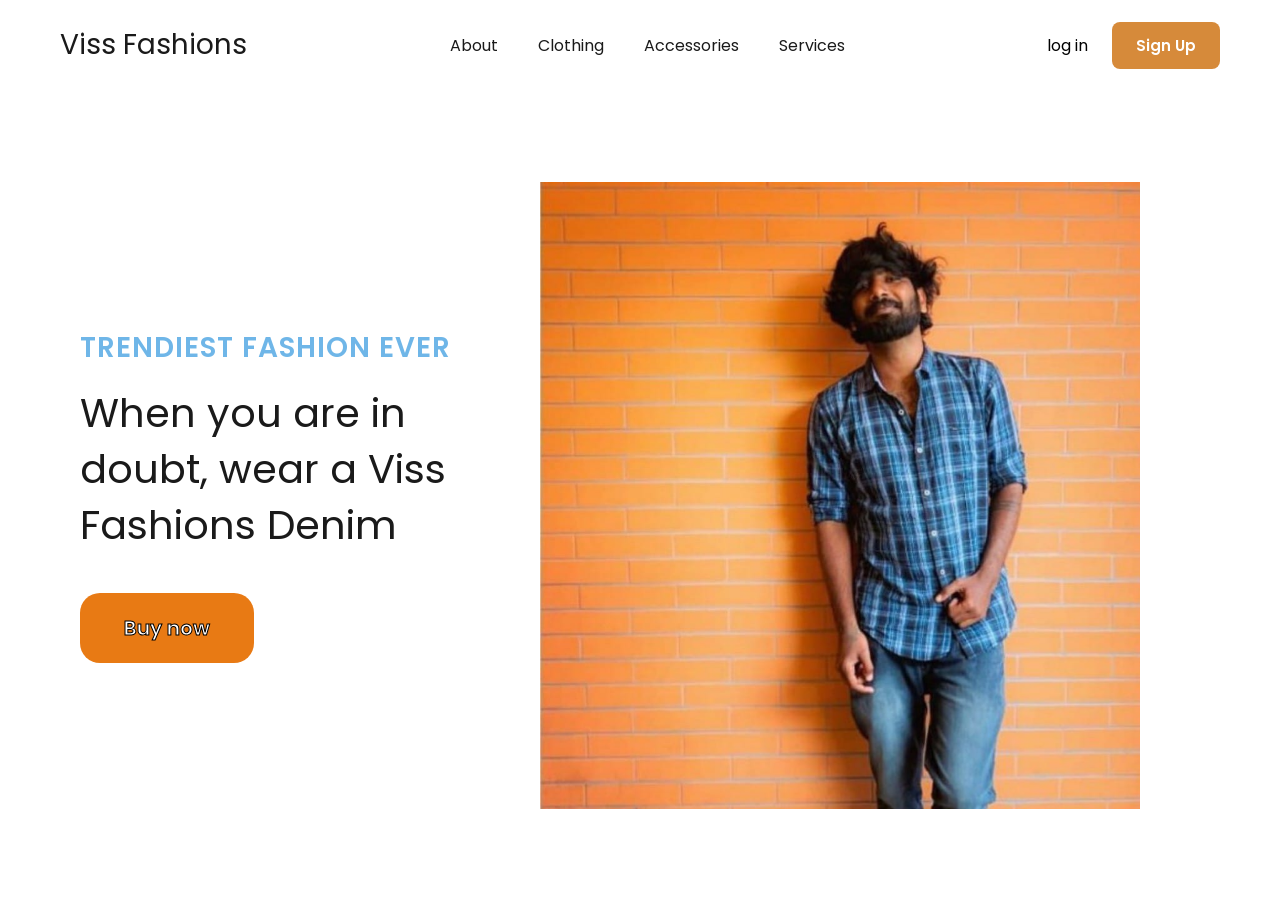
==== figma.html @ 972560a2 "figma" ====
<!DOCTYPE html>
<html lang="en">
<head>
    <meta charset="UTF-8">
    <meta name="viewport" content="width=device-width, initial-scale=1.0">
    <title>Viss Fashion</title>
    <link rel="stylesheet" href="./figma.css">
</head>
<body>
    
    <!-- This a navbar -->
    <nav>
        <h1 class="logo">Viss Fashions</h1>
        <div class="navlink">

            <a href="#">About</a>
            <a href="#">Clothing</a>
            <a href="#">Accessories</a>
            <a href="#">Services</a>
            
        
        </div>

        <div class="btn">
            <a href="#" class="login">log in</a>
            <button class="signup">Sign Up</button>
        </div>

    </nav>

    <!-- This ia hero section -->

    <section class="hero">
        <div class="hero-text">
            <p class="eyebrow">Trendiest Fashion ever</p>
            <h1>When you are in doubt, wear a Viss Fashions Denim</h1>
            <button class="buy-now-btn">Buy now</button>
        </div>

        <div class="hero-image">
            <img src="/figma design.jpg" alt="heroimage">
        </div>



    </section>
    
</body>
</html>
---- figma.css ----
@import url('https://fonts.googleapis.com/css2?family=Poppins:ital,wght@0,100;0,200;0,300;0,400;0,500;0,600;0,700;0,800;0,900;1,100;1,200;1,300;1,400;1,500;1,600;1,700;1,800;1,900&display=swap');

* {
    margin: 0;
    padding: 0;
    box-sizing: border-box;
    font-family: poppins;

}


nav {
    display: flex;
    justify-content: space-between;
    padding: 24px 60px;
    height: 10vh;
    align-items: center;


}

.navlink {
    display: flex;
    justify-content: center;
    align-items: center;
    gap: 40px;
}

.navlink a {
    text-decoration: none;
    color: #1a1a1a;
    font-size: 16px;
}

.btn {
    display: flex;
    align-items: center;
    gap: 24px;

}

.btn a {
    text-decoration: none;
    color: #000000;
    font-size: 16px;
}

.logo {
    font-size: 28px;
    font-weight: 400;
    color: #1a1a1a;
}

.btn .signup {

    background-color: #d68a3a;
    color: #fff;
    border: none;
    padding: 12px 24px;
    border-radius: 8px;
    font-size: 15px;
    font-weight: 600;
    cursor: pointer;
}

.hero {
    display: flex;
    justify-content: space-between;
    align-items: center;
    padding: 20px 80px;
    height: 90vh;
}

.hero-text {
    flex: 1;
    max-width: 550px;
}

.eyebrow {
    color: #6fb6e8;
    font-weight: 600;
    font-size: 28px;
    letter-spacing: 1px;
    margin-bottom: 16px;
    text-transform: uppercase;
}

.hero-text h1 {
    font-size: 40px;
    font-weight: 400;
    line-height: 1.4;
    color: #1a1a1a;
    margin-bottom: 40px;
    letter-spacing: 10%;
}

.buy-now-btn {
    background-color: #E87A14;
    color: #FFFFFF;
    padding: 20px 44px;
    border-radius: 20px;
    font-size: 20px;
    border: none;
    cursor: pointer;
    font-weight: 600;
    -webkit-text-stroke: 1px #000;


}


.hero .hero-image {
    height: 627px;
    width: 600px;
    position: relative;
    margin-right: 60px;

}

.hero-image img {
    width: 100%;
    height: 100%;
    object-fit: cover;


}
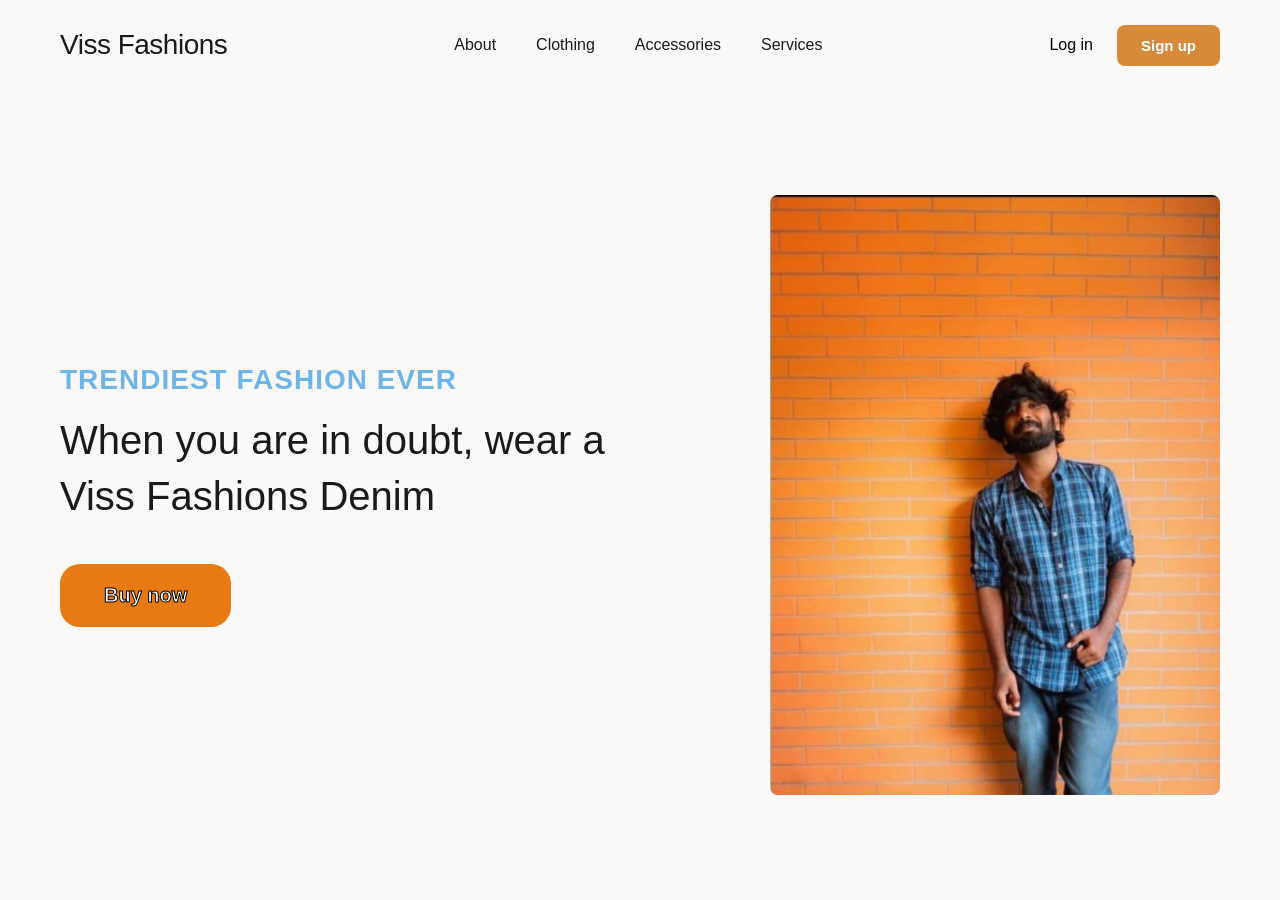
==== commit aa5fa28e: "latest changes" ====
--- a/figma.html
+++ b/figma.html
@@ -7,29 +7,24 @@
     <link rel="stylesheet" href="./figma.css">
 </head>
 <body>
-    
+
     <!-- This a navbar -->
     <nav>
         <h1 class="logo">Viss Fashions</h1>
         <div class="navlink">
-
             <a href="#">About</a>
             <a href="#">Clothing</a>
             <a href="#">Accessories</a>
             <a href="#">Services</a>
-            
-        
         </div>
 
         <div class="btn">
-            <a href="#" class="login">log in</a>
-            <button class="signup">Sign Up</button>
+            <a href="#" class="login">Log in</a>
+            <button class="signup">Sign up</button>
         </div>
-
     </nav>
 
-    <!-- This ia hero section -->
-
+    <!-- This is hero section -->
     <section class="hero">
         <div class="hero-text">
             <p class="eyebrow">Trendiest Fashion ever</p>
@@ -38,12 +33,14 @@
         </div>
 
         <div class="hero-image">
-            <img src="/figma design.jpg" alt="heroimage">
+            <img src="figma design.jpg" alt="hero image">
         </div>
+    </section>
 
-
+    <!-- This is Card Section -->
+    <section class="cards">
 
     </section>
-    
+
 </body>
 </html>
--- a/figma.css
+++ b/figma.css
@@ -1,126 +1,152 @@
-@import url('https://fonts.googleapis.com/css2?family=Poppins:ital,wght@0,100;0,200;0,300;0,400;0,500;0,600;0,700;0,800;0,900;1,100;1,200;1,300;1,400;1,500;1,600;1,700;1,800;1,900&display=swap');
+* {
+      margin: 0;
+      padding: 0;
+      box-sizing: border-box;
+      font-family: 'Poppins', sans-serif;
+    }
 
-* {
-    margin: 0;
-    padding: 0;
-    box-sizing: border-box;
-    font-family: poppins;
+    body {
+      background: #faf9f8;
+    }
 
-}
+    /* navigation */
+    nav {
+      display: flex;
+      justify-content: space-between;
+      padding: 24px 60px;
+      height: 10vh;
+      align-items: center;
+      background: transparent;
+    }
 
+    .navlink {
+      display: flex;
+      justify-content: center;
+      align-items: center;
+      gap: 40px;
+    }
 
-nav {
-    display: flex;
-    justify-content: space-between;
-    padding: 24px 60px;
-    height: 10vh;
-    align-items: center;
+    .navlink a {
+      text-decoration: none;
+      color: #1a1a1a;
+      font-size: 16px;
+      font-weight: 400;
+      transition: color 0.2s;
+    }
+    .navlink a:hover {
+      color: #d68a3a;
+    }
 
+    .btn {
+      display: flex;
+      align-items: center;
+      gap: 24px;
+    }
 
-}
+    .btn a {
+      text-decoration: none;
+      color: #000000;
+      font-size: 16px;
+    }
 
-.navlink {
-    display: flex;
-    justify-content: center;
-    align-items: center;
-    gap: 40px;
-}
+    .logo {
+      font-size: 28px;
+      font-weight: 400;
+      color: #1a1a1a;
+      letter-spacing: -0.5px;
+    }
 
-.navlink a {
-    text-decoration: none;
-    color: #1a1a1a;
-    font-size: 16px;
-}
+    .btn .signup {
+      background-color: #d68a3a;
+      color: #fff;
+      border: none;
+      padding: 12px 24px;
+      border-radius: 8px;
+      font-size: 15px;
+      font-weight: 600;
+      cursor: pointer;
+      transition: background 0.2s;
+    }
+    .btn .signup:hover {
+      background-color: #b8732e;
+    }
 
-.btn {
-    display: flex;
-    align-items: center;
-    gap: 24px;
+    /* hero */
+    .hero {
+      display: flex;
+      justify-content: space-between;
+      align-items: center;
+      padding: 20px 60px;
+      height: 90vh;
+      gap: 40px;
+    }
 
-}
+    .hero-text {
+      flex: 1;
+      max-width: 550px;
+    }
 
-.btn a {
-    text-decoration: none;
-    color: #000000;
-    font-size: 16px;
-}
+    .eyebrow {
+      color: #6fb6e8;
+      font-weight: 600;
+      font-size: 28px;
+      letter-spacing: 1px;
+      margin-bottom: 16px;
+      text-transform: uppercase;
+    }
 
-.logo {
-    font-size: 28px;
-    font-weight: 400;
-    color: #1a1a1a;
-}
+    .hero-text h1 {
+      font-size: 40px;
+      font-weight: 400;
+      line-height: 1.4;
+      color: #1a1a1a;
+      margin-bottom: 40px;
+      letter-spacing: 10%;
+    }
 
-.btn .signup {
+    .buy-now-btn {
+      background-color: #E87A14;
+      color: #FFFFFF;
+      padding: 20px 44px;
+      border-radius: 20px;
+      font-size: 20px;
+      border: none;
+      cursor: pointer;
+      font-weight: 600;
+      -webkit-text-stroke: 1px #000;
+      transition: background 0.2s, transform 0.1s;
+        
+    }
+    .buy-now-btn:hover {
+      background-color: #cf6a0e;
+      transform: scale(1.02);
+    }
 
-    background-color: #d68a3a;
-    color: #fff;
-    border: none;
-    padding: 12px 24px;
-    border-radius: 8px;
-    font-size: 15px;
-    font-weight: 600;
-    cursor: pointer;
-}
-
-.hero {
-    display: flex;
-    justify-content: space-between;
-    align-items: center;
-    padding: 20px 80px;
-    height: 90vh;
-}
-
-.hero-text {
-    flex: 1;
-    max-width: 550px;
-}
-
-.eyebrow {
-    color: #6fb6e8;
-    font-weight: 600;
-    font-size: 28px;
-    letter-spacing: 1px;
-    margin-bottom: 16px;
-    text-transform: uppercase;
-}
-
-.hero-text h1 {
-    font-size: 40px;
-    font-weight: 400;
-    line-height: 1.4;
-    color: #1a1a1a;
-    margin-bottom: 40px;
-    letter-spacing: 10%;
-}
-
-.buy-now-btn {
-    background-color: #E87A14;
-    color: #FFFFFF;
-    padding: 20px 44px;
-    border-radius: 20px;
-    font-size: 20px;
-    border: none;
-    cursor: pointer;
-    font-weight: 600;
-    -webkit-text-stroke: 1px #000;
-
-
-}
-
-
-.hero .hero-image {
-    height: 627px;
-    width: 600px;
-    position: relative;
-    margin-right: 60px;
-
+  
+  .hero .hero-image {
+  flex: 1 1 300px;
+  min-height: 300px;
+  max-height: 600px;
+  min-width: 200px;
+  max-width: 450px;
+  overflow: hidden;
+  background: #e8e2da;
+  border-radius: 8px;      
 }
 
 .hero-image img {
-    width: 100%;
-    height: 100%;
-    object-fit: cover;
+  width: 100%;
+  height: 100%;
+  object-fit: cover;
+  object-position: center 30%;    
+  display: block;          
+  transition: transform 0.3s ease;
+}
 
+.hero-image img:hover {
+  transform: scale(1.02);
+}
+      
+    
 
-}+    
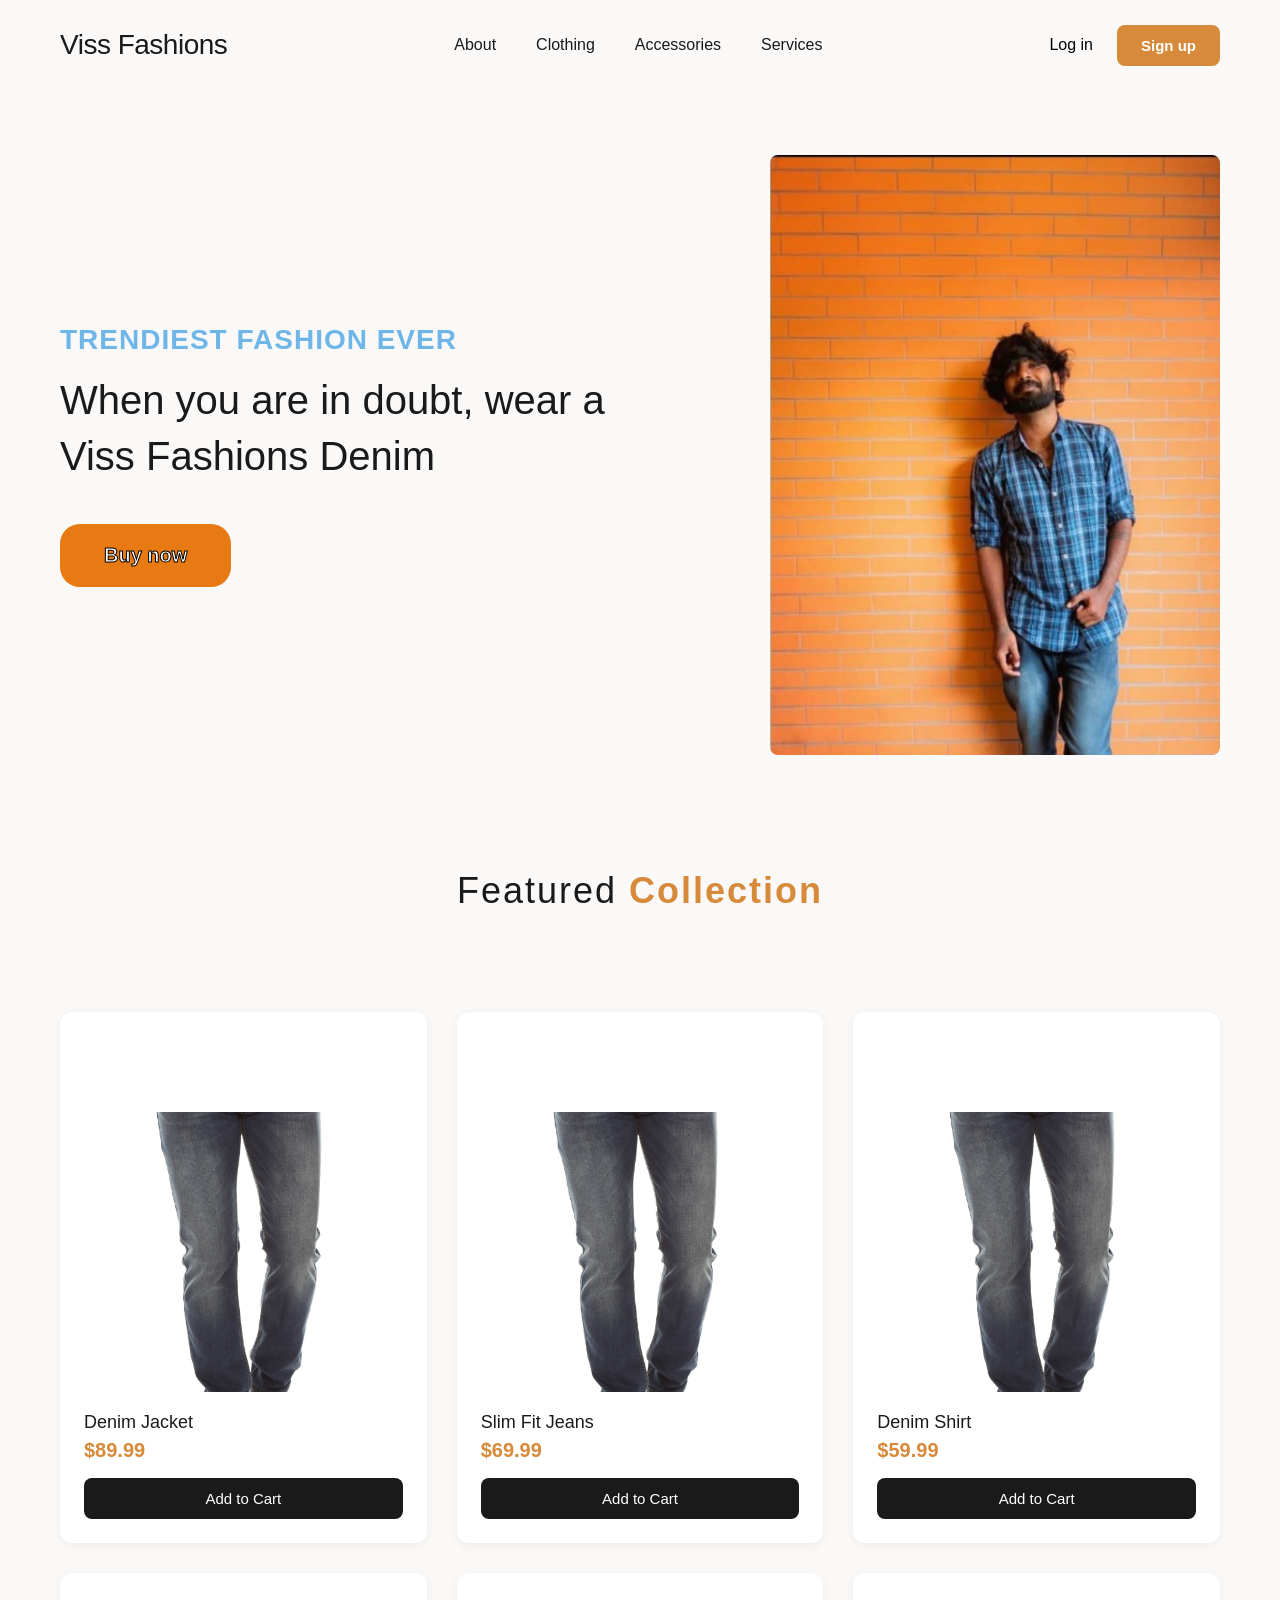
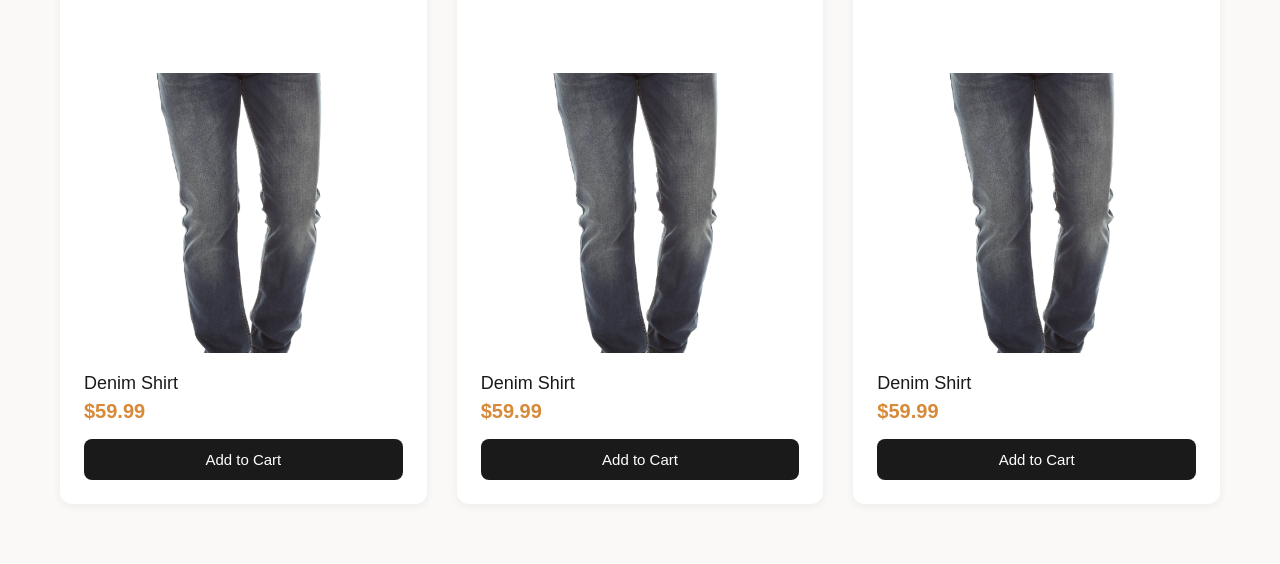
==== commit 80f98583: "added cards" ====
--- a/figma.html
+++ b/figma.html
@@ -1,46 +1,115 @@
-<!DOCTYPE html>
+<!doctype html>
 <html lang="en">
-<head>
-    <meta charset="UTF-8">
-    <meta name="viewport" content="width=device-width, initial-scale=1.0">
+  <head>
+    <meta charset="UTF-8" />
+    <meta name="viewport" content="width=device-width, initial-scale=1.0" />
     <title>Viss Fashion</title>
-    <link rel="stylesheet" href="./figma.css">
-</head>
-<body>
-
+    <link rel="stylesheet" href="./figma.css" />
+  </head>
+  <body>
     <!-- This a navbar -->
     <nav>
-        <h1 class="logo">Viss Fashions</h1>
-        <div class="navlink">
-            <a href="#">About</a>
-            <a href="#">Clothing</a>
-            <a href="#">Accessories</a>
-            <a href="#">Services</a>
-        </div>
+      <h1 class="logo">Viss Fashions</h1>
+      <div class="navlink">
+        <a href="#">About</a>
+        <a href="#">Clothing</a>
+        <a href="#">Accessories</a>
+        <a href="#">Services</a>
+      </div>
 
-        <div class="btn">
-            <a href="#" class="login">Log in</a>
-            <button class="signup">Sign up</button>
-        </div>
+      <div class="btn">
+        <a href="#" class="login">Log in</a>
+        <button class="signup">Sign up</button>
+      </div>
     </nav>
 
     <!-- This is hero section -->
     <section class="hero">
-        <div class="hero-text">
-            <p class="eyebrow">Trendiest Fashion ever</p>
-            <h1>When you are in doubt, wear a Viss Fashions Denim</h1>
-            <button class="buy-now-btn">Buy now</button>
+      <div class="hero-text">
+        <p class="eyebrow">Trendiest Fashion ever</p>
+        <h1>When you are in doubt, wear a Viss Fashions Denim</h1>
+        <button class="buy-now-btn">Buy now</button>
+      </div>
+
+      <div class="hero-image">
+        <img src="figma design.jpg" alt="hero image" />
+      </div>
+    </section>
+
+   <!-- This is Card Section -->
+<section class="cards">
+    <h2 class="cards-title">Featured <span>Collection</span></h2>
+    
+    <div class="cards-container">
+        <!-- Card 1 -->
+        <div class="card">
+            <div class="card-image">
+                <img src="Demin.jpg" alt="Denim Jacket">
+            </div>
+            <div class="card-content">
+                <h3>Denim Jacket</h3>
+                <p class="card-price">$89.99</p>
+                <button class="card-btn">Add to Cart</button>
+            </div>
         </div>
 
-        <div class="hero-image">
-            <img src="figma design.jpg" alt="hero image">
+        <!-- Card 2 -->
+        <div class="card">
+            <div class="card-image">
+                <img src="Demin.jpg" alt="Slim Jeans">
+            </div>
+            <div class="card-content">
+                <h3>Slim Fit Jeans</h3>
+                <p class="card-price">$69.99</p>
+                <button class="card-btn">Add to Cart</button>
+            </div>
         </div>
-    </section>
 
-    <!-- This is Card Section -->
-    <section class="cards">
-
-    </section>
-
-</body>
-</html>+        <!-- Card 3 -->
+        <div class="card">
+            <div class="card-image">
+                <img src="Demin.jpg" alt="Denim Shirt">
+            </div>
+            <div class="card-content">
+                <h3>Denim Shirt</h3>
+                <p class="card-price">$59.99</p>
+                <button class="card-btn">Add to Cart</button>
+            </div>
+        </div>
+         <!-- Card 4 -->
+         <div class="card">
+            <div class="card-image">
+                <img src="Demin.jpg" alt="Denim Shirt">
+            </div>
+            <div class="card-content">
+                <h3>Denim Shirt</h3>
+                <p class="card-price">$59.99</p>
+                <button class="card-btn">Add to Cart</button>
+            </div>
+        </div>
+         <!-- Card 5 -->
+         <div class="card">
+            <div class="card-image">
+                <img src="Demin.jpg" alt="Denim Shirt">
+            </div>
+            <div class="card-content">
+                <h3>Denim Shirt</h3>
+                <p class="card-price">$59.99</p>
+                <button class="card-btn">Add to Cart</button>
+            </div>
+        </div>
+        <!-- Card 6 -->
+         <div class="card">
+            <div class="card-image">
+                <img src="Demin.jpg" alt="Denim Shirt">
+            </div>
+            <div class="card-content">
+                <h3>Denim Shirt</h3>
+                <p class="card-price">$59.99</p>
+                <button class="card-btn">Add to Cart</button>
+            </div>
+        </div>
+    </div>
+</section>
+  </body>
+</html>
--- a/figma.css
+++ b/figma.css
@@ -1,129 +1,144 @@
 * {
-      margin: 0;
-      padding: 0;
-      box-sizing: border-box;
-      font-family: 'Poppins', sans-serif;
-    }
-
-    body {
-      background: #faf9f8;
-    }
-
-    /* navigation */
-    nav {
-      display: flex;
-      justify-content: space-between;
-      padding: 24px 60px;
-      height: 10vh;
-      align-items: center;
-      background: transparent;
-    }
-
-    .navlink {
-      display: flex;
-      justify-content: center;
-      align-items: center;
-      gap: 40px;
-    }
-
-    .navlink a {
-      text-decoration: none;
-      color: #1a1a1a;
-      font-size: 16px;
-      font-weight: 400;
-      transition: color 0.2s;
-    }
-    .navlink a:hover {
-      color: #d68a3a;
-    }
-
-    .btn {
-      display: flex;
-      align-items: center;
-      gap: 24px;
-    }
-
-    .btn a {
-      text-decoration: none;
-      color: #000000;
-      font-size: 16px;
-    }
-
-    .logo {
-      font-size: 28px;
-      font-weight: 400;
-      color: #1a1a1a;
-      letter-spacing: -0.5px;
-    }
-
-    .btn .signup {
-      background-color: #d68a3a;
-      color: #fff;
-      border: none;
-      padding: 12px 24px;
-      border-radius: 8px;
-      font-size: 15px;
-      font-weight: 600;
-      cursor: pointer;
-      transition: background 0.2s;
-    }
-    .btn .signup:hover {
-      background-color: #b8732e;
-    }
-
-    /* hero */
-    .hero {
-      display: flex;
-      justify-content: space-between;
-      align-items: center;
-      padding: 20px 60px;
-      height: 90vh;
-      gap: 40px;
-    }
-
-    .hero-text {
-      flex: 1;
-      max-width: 550px;
-    }
-
-    .eyebrow {
-      color: #6fb6e8;
-      font-weight: 600;
-      font-size: 28px;
-      letter-spacing: 1px;
-      margin-bottom: 16px;
-      text-transform: uppercase;
-    }
-
-    .hero-text h1 {
-      font-size: 40px;
-      font-weight: 400;
-      line-height: 1.4;
-      color: #1a1a1a;
-      margin-bottom: 40px;
-      letter-spacing: 10%;
-    }
-
-    .buy-now-btn {
-      background-color: #E87A14;
-      color: #FFFFFF;
-      padding: 20px 44px;
-      border-radius: 20px;
-      font-size: 20px;
-      border: none;
-      cursor: pointer;
-      font-weight: 600;
-      -webkit-text-stroke: 1px #000;
-      transition: background 0.2s, transform 0.1s;
-        
-    }
-    .buy-now-btn:hover {
-      background-color: #cf6a0e;
-      transform: scale(1.02);
-    }
-
+  margin: 0;
+  padding: 0;
+  box-sizing: border-box;
+  font-family: 'Poppins', sans-serif;
+}
+
+html {
+  scroll-behavior: smooth;
+}
+
+body {
+  background: #faf9f8;
   
-  .hero .hero-image {
+}
+
+/* navigation */
+nav {
+  display: flex;
+  justify-content: space-between;
+  padding: 24px 60px;
+  height: 10vh;
+  align-items: center;
+  background: #faf9f8; 
+  position: fixed; 
+  top: 0; 
+  left: 0; 
+  right: 0; 
+  z-index: 1000; 
+  
+}
+
+.navlink {
+  display: flex;
+  justify-content: center;
+  align-items: center;
+  gap: 40px;
+}
+
+.navlink a {
+  text-decoration: none;
+  color: #1a1a1a;
+  font-size: 16px;
+  font-weight: 400;
+  transition: color 0.2s;
+}
+
+.navlink a:hover {
+  color: #d68a3a;
+}
+
+.btn {
+  display: flex;
+  align-items: center;
+  gap: 24px;
+}
+
+.btn a {
+  text-decoration: none;
+  color: #000000;
+  font-size: 16px;
+}
+
+.logo {
+  font-size: 28px;
+  font-weight: 400;
+  color: #1a1a1a;
+  letter-spacing: -0.5px;
+}
+
+.btn .signup {
+  background-color: #d68a3a;
+  color: #fff;
+  border: none;
+  padding: 12px 24px;
+  border-radius: 8px;
+  font-size: 15px;
+  font-weight: 600;
+  cursor: pointer;
+  transition: background 0.2s;
+}
+
+.btn .signup:hover {
+  background-color: #b8732e;
+}
+
+/* hero */
+.hero {
+  display: flex;
+  justify-content: space-between;
+  align-items: center;
+  padding: 20px 60px;
+  height: 90vh;
+  gap: 40px;
+  padding-top: 120px;
+}
+
+.hero-text {
+  flex: 1;
+  max-width: 550px;
+}
+
+.eyebrow {
+  color: #6fb6e8;
+  font-weight: 600;
+  font-size: 28px;
+  letter-spacing: 1px;
+  margin-bottom: 16px;
+  text-transform: uppercase;
+}
+
+.hero-text h1 {
+  font-size: 40px;
+  font-weight: 400;
+  line-height: 1.4;
+  color: #1a1a1a;
+  margin-bottom: 40px;
+  letter-spacing: 10%;
+}
+
+.buy-now-btn {
+  background-color: #E87A14;
+  color: #FFFFFF;
+  padding: 20px 44px;
+  border-radius: 20px;
+  font-size: 20px;
+  border: none;
+  cursor: pointer;
+  font-weight: 600;
+  -webkit-text-stroke: 1px #000;
+  transition: background 0.2s, transform 0.1s;
+
+}
+
+.buy-now-btn:hover {
+  background-color: #cf6a0e;
+  transform: scale(1.02);
+}
+
+
+.hero .hero-image {
   flex: 1 1 300px;
   min-height: 300px;
   max-height: 600px;
@@ -131,22 +146,118 @@
   max-width: 450px;
   overflow: hidden;
   background: #e8e2da;
-  border-radius: 8px;      
+  border-radius: 8px;
 }
 
 .hero-image img {
   width: 100%;
   height: 100%;
   object-fit: cover;
-  object-position: center 30%;    
-  display: block;          
+  object-position: center 30%;
+  display: block;
   transition: transform 0.3s ease;
 }
 
 .hero-image img:hover {
   transform: scale(1.02);
 }
-      
-    
-
-    +
+/* This is a Card css */
+
+
+.cards {
+  padding: 60px 60px;
+  background: #faf9f8;
+}
+
+
+.cards-title {
+  text-align: center;
+  font-size: 36px;
+  font-weight: 400;
+  color: #1a1a1a;
+  margin-bottom: 40px;
+  letter-spacing: 2px;
+}
+
+.cards-title span {
+  color: #d68a3a;
+  font-weight: 600;
+}
+
+/* Card Grid */
+.cards-container {
+  display: grid;
+  grid-template-columns: repeat(3, 1fr);
+  gap: 30px;
+  max-width: 1200px;
+  margin: 0 auto;
+  margin-top: 100px;
+}
+
+/* Individual Card */
+.card {
+  background: #ffffff;
+  border-radius: 12px;
+  overflow: hidden;
+  padding-top: 100px;
+  box-shadow: 0 2px 10px rgba(0, 0, 0, 0.06);
+  transition: transform 0.3s ease, box-shadow 0.3s ease;
+}
+
+.card:hover {
+  transform: translateY(-6px);
+  box-shadow: 0 6px 20px rgba(0, 0, 0, 0.1);
+}
+
+.card-image {
+  height: 280px;
+  overflow: hidden;
+  background: #e8e2da;
+}
+
+.card-image img {
+  width: 100%;
+  height: 100%;
+  object-fit: cover;
+  transition: transform 0.4s ease;
+}
+
+.card:hover .card-image img {
+  transform: scale(1.03);
+}
+
+.card-content {
+  padding: 20px 24px 24px;
+}
+
+.card-content h3 {
+  font-size: 18px;
+  font-weight: 400;
+  color: #1a1a1a;
+  margin-bottom: 6px;
+}
+
+.card-price {
+  font-size: 20px;
+  font-weight: 600;
+  color: #d68a3a;
+  margin-bottom: 16px;
+}
+
+.card-btn {
+  width: 100%;
+  padding: 12px;
+  background: #1a1a1a;
+  color: #ffffff;
+  border: none;
+  border-radius: 8px;
+  font-size: 15px;
+  font-weight: 500;
+  cursor: pointer;
+  transition: background 0.3s ease;
+}
+
+.card-btn:hover {
+  background: #d68a3a;
+}
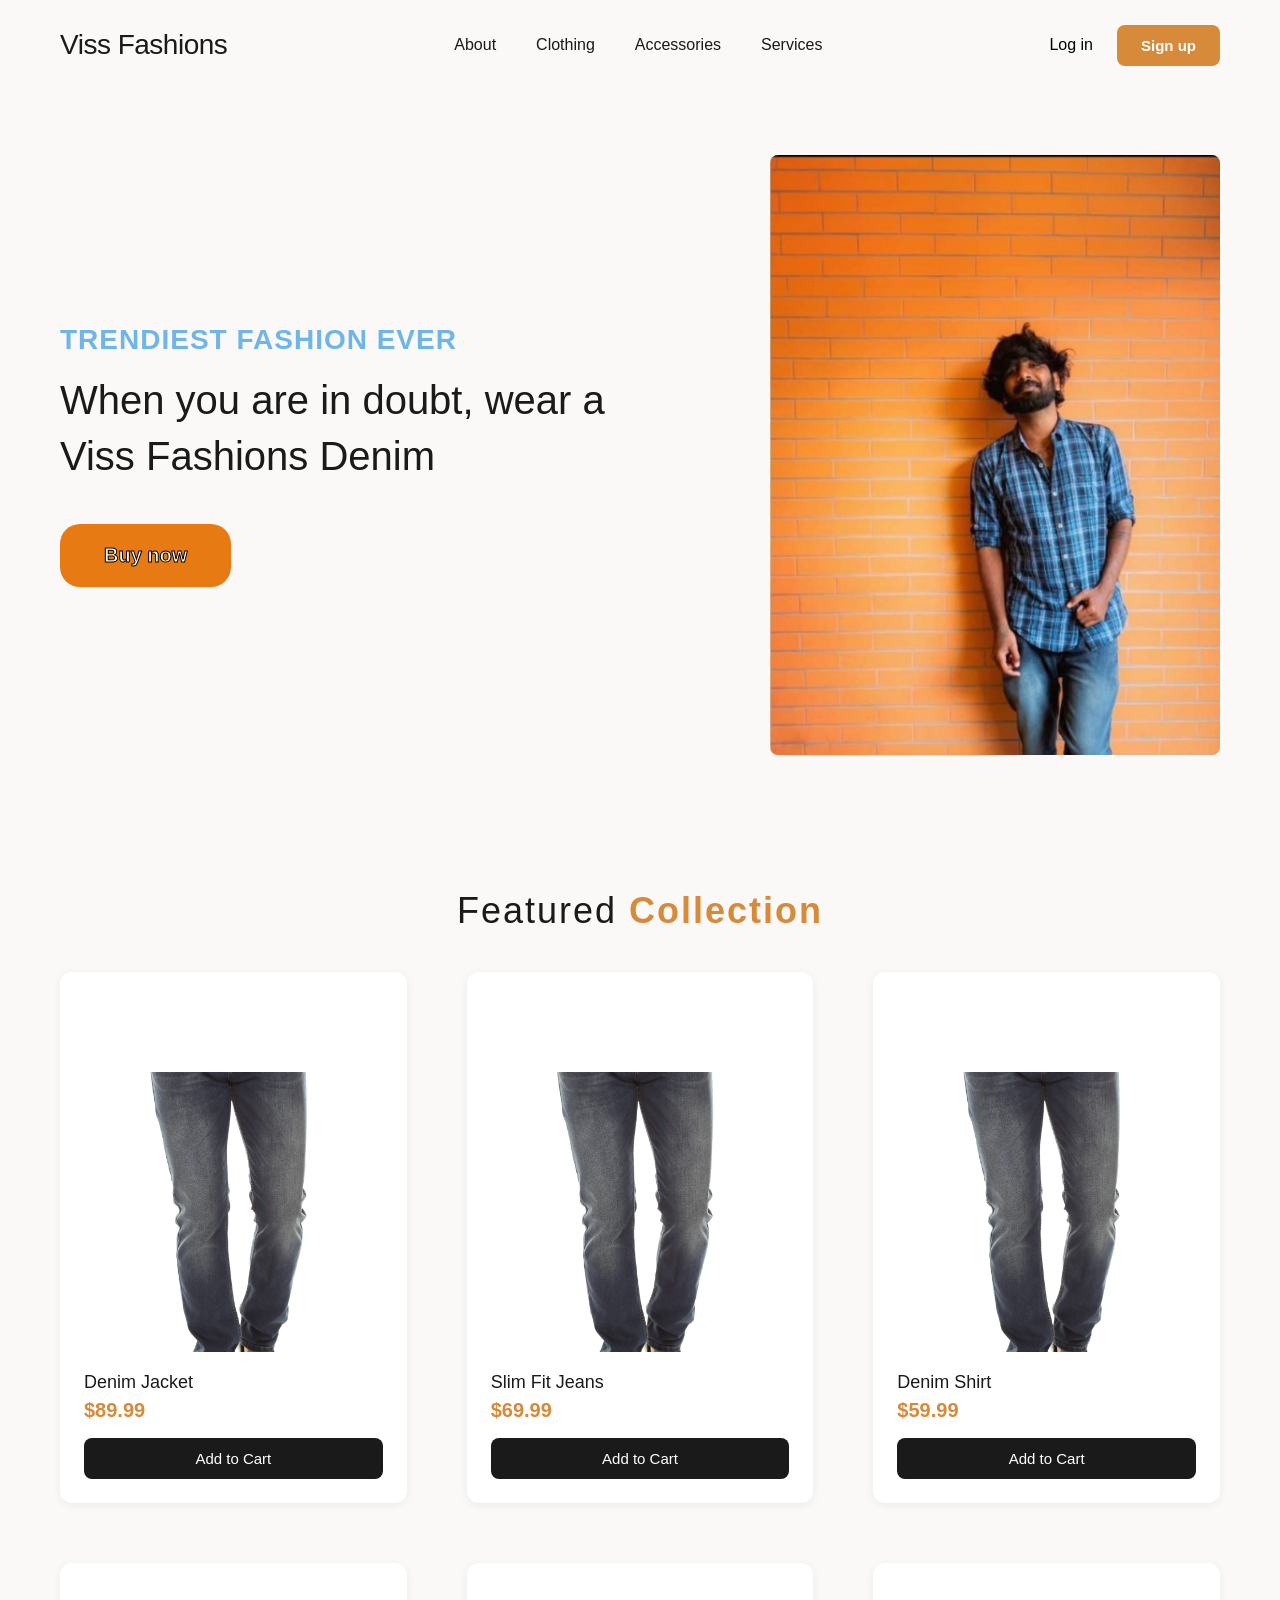
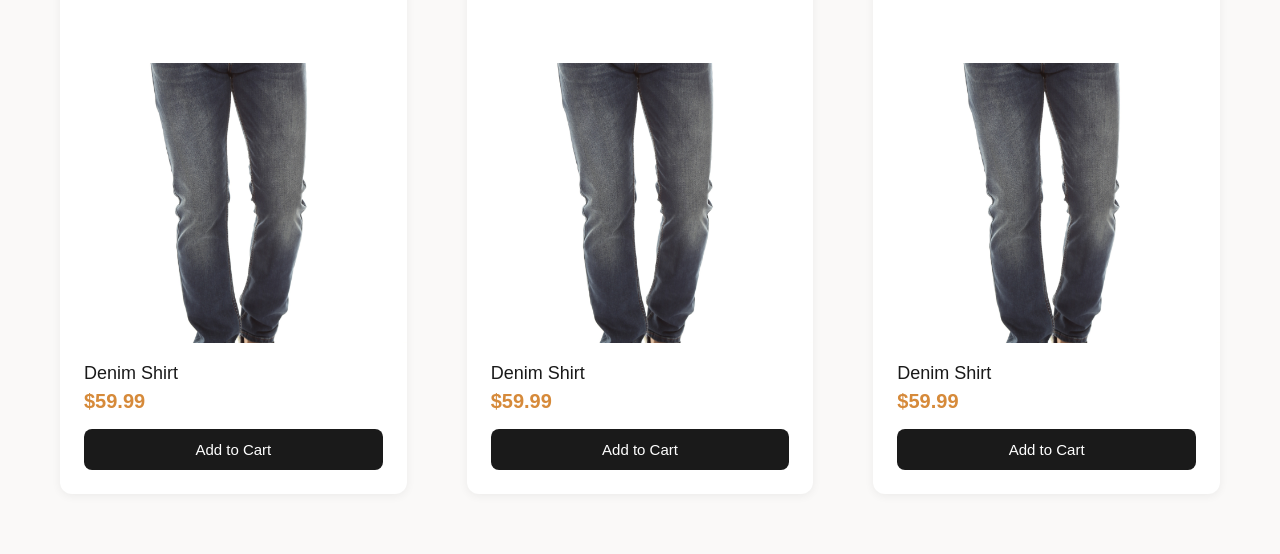
==== commit 66ea8639: "grid" ====
--- a/figma.html
+++ b/figma.html
@@ -109,6 +109,7 @@
                 <button class="card-btn">Add to Cart</button>
             </div>
         </div>
+         
     </div>
 </section>
   </body>
--- a/figma.css
+++ b/figma.css
@@ -147,6 +147,8 @@
   overflow: hidden;
   background: #e8e2da;
   border-radius: 8px;
+  display: flex;
+  flex-wrap: wrap;
 }
 
 .hero-image img {
@@ -168,6 +170,7 @@
 .cards {
   padding: 60px 60px;
   background: #faf9f8;
+  margin-top: 20px;
 }
 
 
@@ -189,10 +192,10 @@
 .cards-container {
   display: grid;
   grid-template-columns: repeat(3, 1fr);
-  gap: 30px;
+  gap: 60px;
   max-width: 1200px;
   margin: 0 auto;
-  margin-top: 100px;
+  
 }
 
 /* Individual Card */
